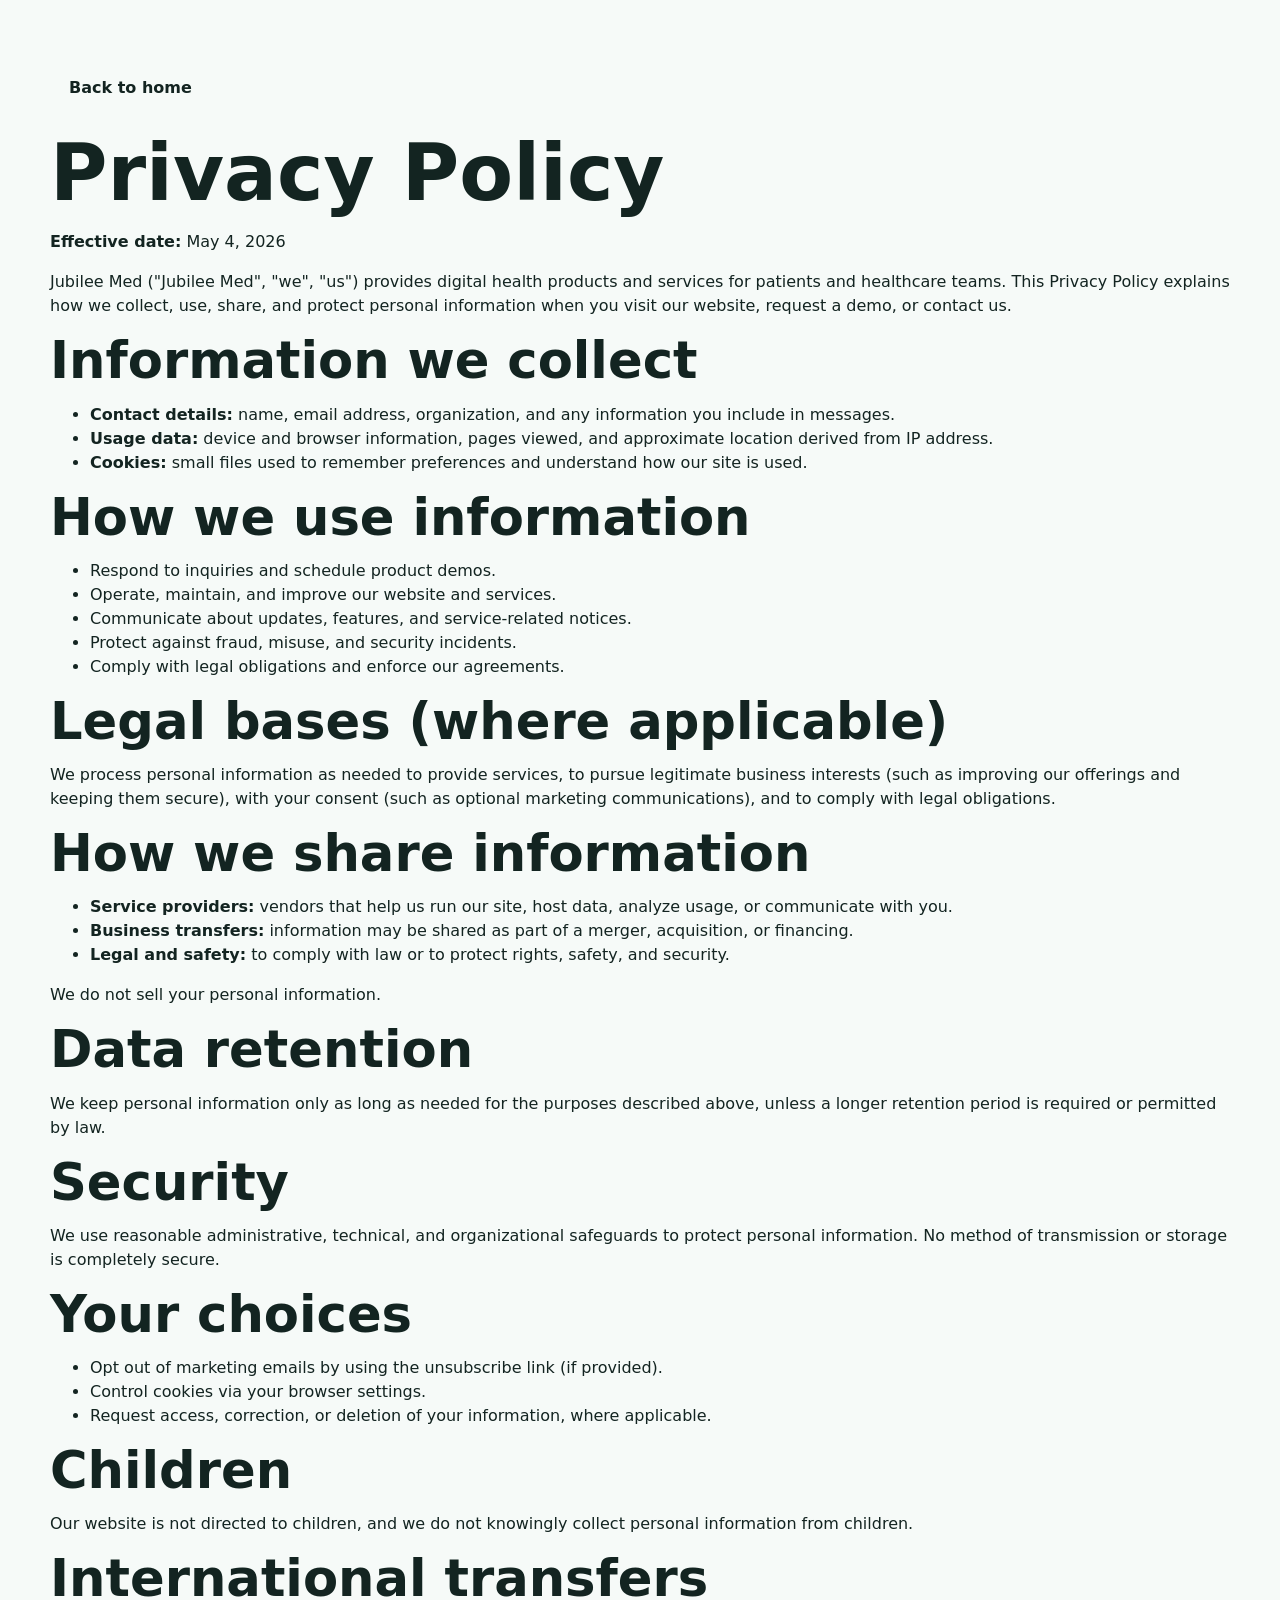
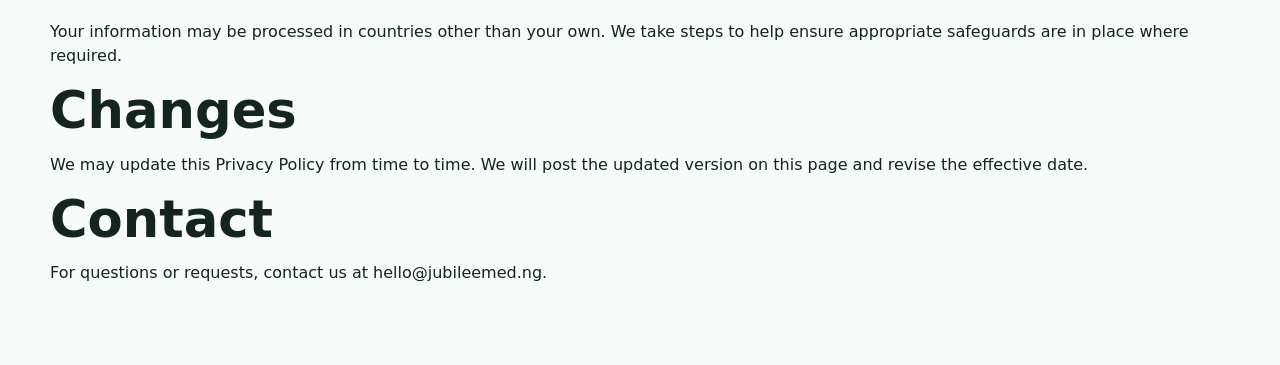
==== privacy-policy.html @ aa479e94 "Initial commit" ====
<!doctype html>
<html lang="en">
  <head>
    <meta charset="UTF-8" />
    <meta name="viewport" content="width=device-width, initial-scale=1.0" />
    <title>Privacy Policy | Jubilee Med</title>
    <meta name="description" content="Privacy Policy for Jubilee Med." />
    <link rel="stylesheet" href="styles.css" />
  </head>
  <body>
    <main class="container" style="padding: 64px 0">
      <a class="btn btn-secondary" href="index.html" style="width: fit-content">Back to home</a>
      <h1 style="margin-top: 24px">Privacy Policy</h1>
      <p><strong>Effective date:</strong> May 4, 2026</p>

      <p>
        Jubilee Med ("Jubilee Med", "we", "us") provides digital health products and services for
        patients and healthcare teams. This Privacy Policy explains how we collect, use, share, and
        protect personal information when you visit our website, request a demo, or contact us.
      </p>

      <h2>Information we collect</h2>
      <ul>
        <li>
          <strong>Contact details:</strong> name, email address, organization, and any information
          you include in messages.
        </li>
        <li>
          <strong>Usage data:</strong> device and browser information, pages viewed, and approximate
          location derived from IP address.
        </li>
        <li>
          <strong>Cookies:</strong> small files used to remember preferences and understand how our
          site is used.
        </li>
      </ul>

      <h2>How we use information</h2>
      <ul>
        <li>Respond to inquiries and schedule product demos.</li>
        <li>Operate, maintain, and improve our website and services.</li>
        <li>Communicate about updates, features, and service-related notices.</li>
        <li>Protect against fraud, misuse, and security incidents.</li>
        <li>Comply with legal obligations and enforce our agreements.</li>
      </ul>

      <h2>Legal bases (where applicable)</h2>
      <p>
        We process personal information as needed to provide services, to pursue legitimate business
        interests (such as improving our offerings and keeping them secure), with your consent (such
        as optional marketing communications), and to comply with legal obligations.
      </p>

      <h2>How we share information</h2>
      <ul>
        <li>
          <strong>Service providers:</strong> vendors that help us run our site, host data, analyze
          usage, or communicate with you.
        </li>
        <li>
          <strong>Business transfers:</strong> information may be shared as part of a merger,
          acquisition, or financing.
        </li>
        <li>
          <strong>Legal and safety:</strong> to comply with law or to protect rights, safety, and
          security.
        </li>
      </ul>
      <p>We do not sell your personal information.</p>

      <h2>Data retention</h2>
      <p>
        We keep personal information only as long as needed for the purposes described above, unless
        a longer retention period is required or permitted by law.
      </p>

      <h2>Security</h2>
      <p>
        We use reasonable administrative, technical, and organizational safeguards to protect
        personal information. No method of transmission or storage is completely secure.
      </p>

      <h2>Your choices</h2>
      <ul>
        <li>Opt out of marketing emails by using the unsubscribe link (if provided).</li>
        <li>Control cookies via your browser settings.</li>
        <li>Request access, correction, or deletion of your information, where applicable.</li>
      </ul>

      <h2>Children</h2>
      <p>
        Our website is not directed to children, and we do not knowingly collect personal
        information from children.
      </p>

      <h2>International transfers</h2>
      <p>
        Your information may be processed in countries other than your own. We take steps to help
        ensure appropriate safeguards are in place where required.
      </p>

      <h2>Changes</h2>
      <p>
        We may update this Privacy Policy from time to time. We will post the updated version on
        this page and revise the effective date.
      </p>

      <h2>Contact</h2>
      <p>
        For questions or requests, contact us at
        <a href="mailto:hello@jubileemed.ng">hello@jubileemed.ng</a>.
      </p>
    </main>
  </body>
</html>
---- styles.css ----
:root {
  --ink: #132421;
  --muted: #5c6f6a;
  --bg: #f6faf8;
  --paper: #ffffff;
  --line: #dbe7e2;
  --teal: #0f766e;
  --teal-dark: #0b504b;
  --green: #17633c;
  --mint: #dff4ec;
  --coral: #f26f5b;
  --gold: #f6bd43;
  --blue: #3b82f6;
  --shadow: 0 20px 50px rgba(19, 36, 33, 0.12);
  --radius: 8px;
  --container: 1180px;
  font-family:
    Inter, ui-sans-serif, system-ui, -apple-system, BlinkMacSystemFont, "Segoe UI", sans-serif;
  color: var(--ink);
  background: var(--bg);
}

* {
  box-sizing: border-box;
}

html {
  scroll-behavior: smooth;
}

body {
  margin: 0;
  color: var(--ink);
  background: var(--bg);
  line-height: 1.5;
}

img {
  display: block;
  max-width: 100%;
}

a {
  color: inherit;
  text-decoration: none;
}

button,
input,
select,
textarea {
  font: inherit;
}

button {
  cursor: pointer;
}

svg {
  display: block;
}

.skip-link {
  position: absolute;
  left: 16px;
  top: -60px;
  z-index: 100;
  padding: 10px 14px;
  border-radius: 6px;
  background: var(--ink);
  color: #fff;
  transition: top 0.2s ease;
}

.skip-link:focus {
  top: 16px;
}

.container {
  width: min(100% - 32px, var(--container));
  margin-inline: auto;
}

.site-header {
  position: sticky;
  top: 0;
  z-index: 50;
  background: rgba(255, 255, 255, 0.92);
  border-bottom: 1px solid rgba(219, 231, 226, 0.9);
  backdrop-filter: blur(18px);
}

.launch-strip {
  display: grid;
  grid-template-columns: 1fr auto 1fr;
  align-items: center;
  gap: 16px;
  min-height: 40px;
  padding: 7px 24px;
  background: var(--teal-dark);
  color: #ecfffb;
  font-size: 0.88rem;
}

.launch-strip span {
  justify-self: end;
  color: rgba(236, 255, 251, 0.78);
}

.launch-strip strong {
  justify-self: center;
  min-width: 250px;
  text-align: center;
  font-variant-numeric: tabular-nums;
  letter-spacing: 0;
}

.launch-strip a {
  justify-self: start;
  color: #fff;
  font-weight: 750;
  text-decoration: underline;
  text-underline-offset: 3px;
}

.nav-shell {
  display: flex;
  align-items: center;
  justify-content: space-between;
  width: min(100% - 32px, var(--container));
  min-height: 74px;
  margin-inline: auto;
  gap: 24px;
}

.brand {
  display: inline-flex;
  align-items: center;
  gap: 10px;
  min-width: 165px;
}

.brand img {
  width: 170px;
  height: auto;
}

.nav-links {
  display: flex;
  align-items: center;
  gap: 26px;
  color: var(--muted);
  font-weight: 700;
  font-size: 0.94rem;
}

.nav-links a {
  position: relative;
}

.nav-links a::after {
  position: absolute;
  left: 0;
  right: 0;
  bottom: -8px;
  height: 2px;
  border-radius: 999px;
  background: var(--coral);
  content: "";
  opacity: 0;
  transform: scaleX(0.3);
  transition:
    opacity 0.2s ease,
    transform 0.2s ease;
}

.nav-links a:hover::after,
.nav-links a:focus-visible::after {
  opacity: 1;
  transform: scaleX(1);
}

.menu-toggle,
.icon-button {
  display: none;
  width: 42px;
  height: 42px;
  place-items: center;
  border: 1px solid var(--line);
  border-radius: 8px;
  color: var(--ink);
  background: #fff;
}

.menu-toggle svg,
.icon-button svg,
.btn svg,
.search-box svg {
  width: 20px;
  height: 20px;
  fill: none;
  stroke: currentColor;
  stroke-width: 2;
  stroke-linecap: round;
  stroke-linejoin: round;
}

.btn {
  display: inline-flex;
  align-items: center;
  justify-content: center;
  gap: 10px;
  min-height: 48px;
  padding: 0 18px;
  border: 1px solid transparent;
  border-radius: 8px;
  font-weight: 800;
  line-height: 1;
  transition:
    transform 0.2s ease,
    box-shadow 0.2s ease,
    background 0.2s ease;
}

.btn:hover {
  transform: translateY(-1px);
}

.btn-primary {
  background: var(--coral);
  color: #fff;
  box-shadow: 0 10px 24px rgba(242, 111, 91, 0.26);
}

.btn-primary:hover {
  background: #d95f4e;
}

.btn-light {
  border-color: rgba(255, 255, 255, 0.42);
  background: rgba(255, 255, 255, 0.15);
  color: #fff;
}

.btn-ghost {
  border-color: var(--line);
  background: #fff;
  color: var(--teal-dark);
}

.hero {
  position: relative;
  min-height: calc(100vh - 116px);
  max-height: 780px;
  overflow: hidden;
  color: #fff;
}

.hero-bg,
.hero-bg img,
.hero-overlay {
  position: absolute;
  inset: 0;
}

.hero-bg img {
  width: 100%;
  height: 100%;
  object-fit: cover;
  object-position: center;
}

.hero-overlay {
  background:
    linear-gradient(90deg, rgba(8, 48, 44, 0.9), rgba(8, 48, 44, 0.62) 42%, rgba(8, 48, 44, 0.1) 100%),
    linear-gradient(0deg, rgba(19, 36, 33, 0.28), rgba(19, 36, 33, 0.06));
}

.hero-grid {
  position: relative;
  z-index: 2;
  display: grid;
  grid-template-columns: minmax(0, 1fr) 390px;
  align-items: center;
  gap: 52px;
  min-height: inherit;
  padding: 72px 0 84px;
}

.hero-copy {
  max-width: 700px;
}

.eyebrow {
  margin: 0 0 12px;
  color: var(--coral);
  font-size: 0.78rem;
  font-weight: 850;
  letter-spacing: 0;
  text-transform: uppercase;
}

.hero .eyebrow {
  color: #ffd2c9;
}

h1,
h2,
h3,
p {
  margin-top: 0;
}

h1 {
  max-width: 760px;
  margin-bottom: 20px;
  font-size: clamp(2.45rem, 7vw, 4.9rem);
  line-height: 0.95;
  letter-spacing: 0;
}

h2 {
  margin-bottom: 16px;
  font-size: clamp(2rem, 4vw, 3.25rem);
  line-height: 1.02;
  letter-spacing: 0;
}

h3 {
  margin-bottom: 8px;
  font-size: 1.08rem;
}

.hero-lead {
  max-width: 640px;
  margin-bottom: 28px;
  color: rgba(255, 255, 255, 0.88);
  font-size: 1.16rem;
}

.hero-actions {
  display: flex;
  flex-wrap: wrap;
  gap: 14px;
}

.care-finder {
  align-self: end;
  padding: 22px;
  border: 1px solid rgba(255, 255, 255, 0.28);
  border-radius: 8px;
  background: rgba(255, 255, 255, 0.94);
  box-shadow: var(--shadow);
  color: var(--ink);
}

.finder-head {
  display: flex;
  align-items: center;
  gap: 9px;
  margin-bottom: 18px;
  font-weight: 850;
}

.status-dot {
  width: 10px;
  height: 10px;
  border-radius: 999px;
  background: #2fbd6b;
  box-shadow: 0 0 0 5px rgba(47, 189, 107, 0.14);
}

.care-finder label,
.form-card label,
.form-stack label {
  display: grid;
  gap: 8px;
  color: var(--ink);
  font-size: 0.9rem;
  font-weight: 800;
}

.search-box {
  display: flex;
  align-items: center;
  gap: 10px;
  height: 48px;
  margin: 8px 0 16px;
  padding: 0 13px;
  border: 1px solid var(--line);
  border-radius: 8px;
  background: #fff;
  color: var(--muted);
}

.search-box input,
.form-card input,
.form-card select,
.form-card textarea,
.form-stack input,
.form-stack select {
  width: 100%;
  border: 0;
  outline: 0;
  background: transparent;
  color: var(--ink);
}

.clinic-list {
  display: grid;
  gap: 10px;
}

.clinic-item {
  display: flex;
  align-items: center;
  justify-content: space-between;
  min-height: 72px;
  width: 100%;
  padding: 14px;
  border: 1px solid var(--line);
  border-radius: 8px;
  background: #f9fcfb;
  color: var(--ink);
  text-align: left;
}

.clinic-item:hover,
.clinic-item:focus-visible {
  border-color: var(--teal);
  background: var(--mint);
}

.clinic-item small {
  display: block;
  margin-top: 2px;
  color: var(--muted);
}

.clinic-item b {
  color: var(--green);
  font-size: 0.78rem;
}

.clinic-item.is-hidden {
  display: none;
}

.metric-band {
  border-bottom: 1px solid var(--line);
  background: #fff;
}

.metrics {
  display: grid;
  grid-template-columns: repeat(4, 1fr);
}

.metrics div {
  min-height: 112px;
  padding: 24px 26px;
  border-left: 1px solid var(--line);
}

.metrics div:last-child {
  border-right: 1px solid var(--line);
}

.metrics strong {
  display: block;
  color: var(--teal-dark);
  font-size: 2rem;
  line-height: 1;
}

.metrics span {
  color: var(--muted);
  font-weight: 700;
}

.section {
  padding: 92px 0;
  background: #fff;
}

.section-muted {
  background: var(--bg);
}

.split,
.journey-layout,
.waitlist-layout,
.faq-layout,
.contact-layout,
.app-band-inner {
  display: grid;
  grid-template-columns: minmax(0, 0.9fr) minmax(0, 1.1fr);
  align-items: center;
  gap: 64px;
}

.section-copy {
  max-width: 560px;
}

.section-copy p,
.section-head p,
.waitlist-layout p,
.app-band p {
  color: var(--muted);
  font-size: 1.03rem;
}

.check-list {
  display: grid;
  gap: 12px;
  margin: 28px 0 0;
  padding: 0;
  list-style: none;
}

.check-list li {
  position: relative;
  padding-left: 30px;
  color: var(--ink);
  font-weight: 750;
}

.check-list li::before {
  position: absolute;
  left: 0;
  top: 2px;
  display: grid;
  width: 20px;
  height: 20px;
  place-items: center;
  border-radius: 50%;
  background: var(--mint);
  color: var(--teal-dark);
  content: "";
}

.check-list li::after {
  position: absolute;
  left: 6px;
  top: 9px;
  width: 8px;
  height: 4px;
  border-left: 2px solid var(--teal-dark);
  border-bottom: 2px solid var(--teal-dark);
  content: "";
  transform: rotate(-45deg);
}

.image-panel {
  overflow: hidden;
  border: 1px solid var(--line);
  border-radius: 8px;
  background: #ecf7f2;
  box-shadow: var(--shadow);
}

.section-head {
  max-width: 720px;
  margin-bottom: 34px;
}

.service-grid {
  display: grid;
  grid-template-columns: repeat(3, 1fr);
  gap: 18px;
}

.service-card {
  min-height: 236px;
  padding: 24px;
  border: 1px solid var(--line);
  border-radius: 8px;
  background: #fff;
  box-shadow: 0 14px 34px rgba(19, 36, 33, 0.06);
}

.service-card img {
  width: 48px;
  height: 48px;
  margin-bottom: 22px;
}

.service-card p {
  margin-bottom: 0;
  color: var(--muted);
}

.journey-layout {
  grid-template-columns: minmax(0, 1fr) 430px;
}

.segmented-control {
  display: inline-grid;
  grid-template-columns: repeat(2, 1fr);
  gap: 4px;
  margin: 16px 0 24px;
  padding: 4px;
  border: 1px solid var(--line);
  border-radius: 8px;
  background: #f4faf7;
}

.segmented-control button {
  min-width: 116px;
  min-height: 40px;
  border: 0;
  border-radius: 6px;
  background: transparent;
  color: var(--muted);
  font-weight: 850;
}

.segmented-control button.active {
  background: var(--teal-dark);
  color: #fff;
}

.journey-steps {
  display: grid;
  gap: 14px;
}

.journey-steps.hidden {
  display: none;
}

.journey-steps article {
  display: grid;
  grid-template-columns: 40px 1fr;
  gap: 16px;
  padding: 18px;
  border: 1px solid var(--line);
  border-radius: 8px;
  background: #fff;
}

.journey-steps span {
  display: grid;
  width: 40px;
  height: 40px;
  place-items: center;
  border-radius: 8px;
  background: var(--mint);
  color: var(--teal-dark);
  font-weight: 900;
}

.journey-steps p {
  margin-bottom: 0;
  color: var(--muted);
}

.phone-stage {
  justify-self: center;
  width: min(100%, 390px);
}

.waitlist-layout {
  grid-template-columns: minmax(0, 0.85fr) minmax(340px, 0.7fr);
}

.form-card,
.modal-panel {
  padding: 26px;
  border: 1px solid var(--line);
  border-radius: 8px;
  background: #fff;
  box-shadow: var(--shadow);
}

.form-card {
  display: grid;
  gap: 16px;
}

.form-card input,
.form-card select,
.form-card textarea,
.form-stack input,
.form-stack select {
  min-height: 48px;
  padding: 0 12px;
  border: 1px solid var(--line);
  border-radius: 8px;
  background: #fbfdfc;
}

.form-card textarea {
  min-height: 132px;
  padding: 12px;
  resize: vertical;
}

.form-card input:focus,
.form-card select:focus,
.form-card textarea:focus,
.form-stack input:focus,
.form-stack select:focus {
  border-color: var(--teal);
  box-shadow: 0 0 0 4px rgba(15, 118, 110, 0.12);
}

.faq-layout {
  grid-template-columns: minmax(0, 0.8fr) minmax(0, 1.1fr);
  align-items: start;
}

.faq-list {
  display: grid;
  gap: 12px;
}

.faq-list details {
  border: 1px solid var(--line);
  border-radius: 8px;
  background: #fff;
}

.faq-list summary {
  display: flex;
  align-items: center;
  justify-content: space-between;
  gap: 16px;
  min-height: 64px;
  padding: 0 20px;
  color: var(--ink);
  font-weight: 850;
  cursor: pointer;
}

.faq-list summary::after {
  width: 26px;
  height: 26px;
  border-radius: 50%;
  background: var(--mint);
  color: var(--teal-dark);
  content: "+";
  text-align: center;
  line-height: 26px;
  flex: 0 0 auto;
}

.faq-list details[open] summary::after {
  content: "-";
}

.faq-list p {
  margin: 0;
  padding: 0 20px 20px;
  color: var(--muted);
}

.app-band {
  padding: 54px 0;
  background: var(--teal-dark);
  color: #fff;
}

.app-band-inner {
  grid-template-columns: 1fr auto;
  gap: 24px;
}

.app-band .eyebrow {
  color: #ffd2c9;
}

.app-band h2 {
  margin-bottom: 8px;
}

.app-band p {
  max-width: 700px;
  margin-bottom: 0;
  color: rgba(255, 255, 255, 0.82);
}

.store-buttons {
  display: flex;
  flex-wrap: wrap;
  gap: 10px;
}

.store-buttons a {
  display: grid;
  min-width: 136px;
  min-height: 48px;
  place-items: center;
  border: 1px solid rgba(255, 255, 255, 0.28);
  border-radius: 8px;
  background: rgba(255, 255, 255, 0.1);
  color: #fff;
  font-weight: 850;
}

.contact-layout {
  align-items: start;
}

.contact-lines {
  display: grid;
  gap: 10px;
  margin-top: 26px;
  color: var(--teal-dark);
  font-weight: 800;
}

.footer {
  padding: 34px 0;
  border-top: 1px solid var(--line);
  background: #fff;
}

.footer-inner {
  display: grid;
  grid-template-columns: auto 1fr auto auto;
  align-items: center;
  gap: 24px;
  color: var(--muted);
}

.footer-brand img {
  width: 152px;
}

.footer-links {
  display: flex;
  gap: 16px;
  justify-content: flex-end;
  flex-wrap: wrap;
}

.footer-links a {
  color: inherit;
  text-decoration: none;
  font-weight: 700;
}

.footer-links a:hover {
  color: var(--text);
  text-decoration: underline;
}

.footer p,
.footer small {
  margin: 0;
}

.modal {
  position: fixed;
  inset: 0;
  z-index: 100;
  display: grid;
  place-items: center;
  padding: 20px;
}

.modal[hidden] {
  display: none;
}

.modal-backdrop {
  position: absolute;
  inset: 0;
  background: rgba(10, 29, 26, 0.62);
  backdrop-filter: blur(5px);
}

.modal-panel {
  position: relative;
  width: min(100%, 480px);
}

.modal-panel .icon-button {
  position: absolute;
  top: 14px;
  right: 14px;
  display: grid;
}

.modal-panel h2 {
  max-width: 340px;
  font-size: 2rem;
}

.form-stack {
  display: grid;
  gap: 15px;
}

.toast {
  position: fixed;
  right: 20px;
  bottom: 20px;
  z-index: 110;
  width: min(360px, calc(100vw - 40px));
  padding: 14px 16px;
  border-radius: 8px;
  background: var(--ink);
  color: #fff;
  box-shadow: var(--shadow);
  font-weight: 750;
}

.toast[hidden] {
  display: none;
}

@media (max-width: 980px) {
  .launch-strip {
    grid-template-columns: 1fr;
    justify-items: center;
    gap: 4px;
    padding: 8px 16px;
    text-align: center;
  }

  .launch-strip span,
  .launch-strip a {
    justify-self: center;
  }

  .launch-strip strong {
    min-width: 0;
  }

  .menu-toggle {
    display: grid;
  }

  .nav-shell {
    position: relative;
  }

  .nav-links {
    position: absolute;
    left: 0;
    right: 0;
    top: calc(100% + 1px);
    display: none;
    flex-direction: column;
    align-items: stretch;
    gap: 0;
    padding: 12px;
    border: 1px solid var(--line);
    border-radius: 8px;
    background: #fff;
    box-shadow: var(--shadow);
  }

  .nav-links.is-open {
    display: flex;
  }

  .nav-links a,
  .nav-links button {
    width: 100%;
    justify-content: flex-start;
    padding: 14px;
  }

  .nav-links a::after {
    display: none;
  }

  .hero {
    min-height: auto;
    max-height: none;
  }

  .hero-grid,
  .split,
  .journey-layout,
  .waitlist-layout,
  .faq-layout,
  .contact-layout {
    grid-template-columns: 1fr;
  }

  .hero-grid {
    gap: 36px;
    padding: 60px 0;
  }

  .care-finder {
    align-self: auto;
    max-width: 520px;
  }

  .metrics,
  .service-grid {
    grid-template-columns: repeat(2, 1fr);
  }

  .app-band-inner,
  .footer-inner {
    grid-template-columns: 1fr;
  }

  .phone-stage {
    justify-self: start;
  }
}

@media (max-width: 640px) {
  .container {
    width: min(100% - 24px, var(--container));
  }

  .nav-shell {
    min-height: 66px;
  }

  .brand img {
    width: 150px;
  }

  .hero-overlay {
    background:
      linear-gradient(90deg, rgba(8, 48, 44, 0.93), rgba(8, 48, 44, 0.72)),
      linear-gradient(0deg, rgba(19, 36, 33, 0.28), rgba(19, 36, 33, 0.06));
  }

  .hero-grid {
    padding: 42px 0 34px;
  }

  h1 {
    font-size: 2.5rem;
  }

  h2 {
    font-size: 2rem;
  }

  .hero-lead {
    font-size: 1.03rem;
  }

  .btn {
    width: 100%;
  }

  .care-finder,
  .form-card,
  .modal-panel {
    padding: 18px;
  }

  .metrics,
  .service-grid {
    grid-template-columns: 1fr;
  }

  .metrics div,
  .metrics div:last-child {
    min-height: 90px;
    border-right: 1px solid var(--line);
  }

  .section {
    padding: 64px 0;
  }

  .journey-steps article {
    grid-template-columns: 34px 1fr;
    padding: 14px;
  }

  .journey-steps span {
    width: 34px;
    height: 34px;
  }

  .store-buttons a {
    width: 100%;
  }
}
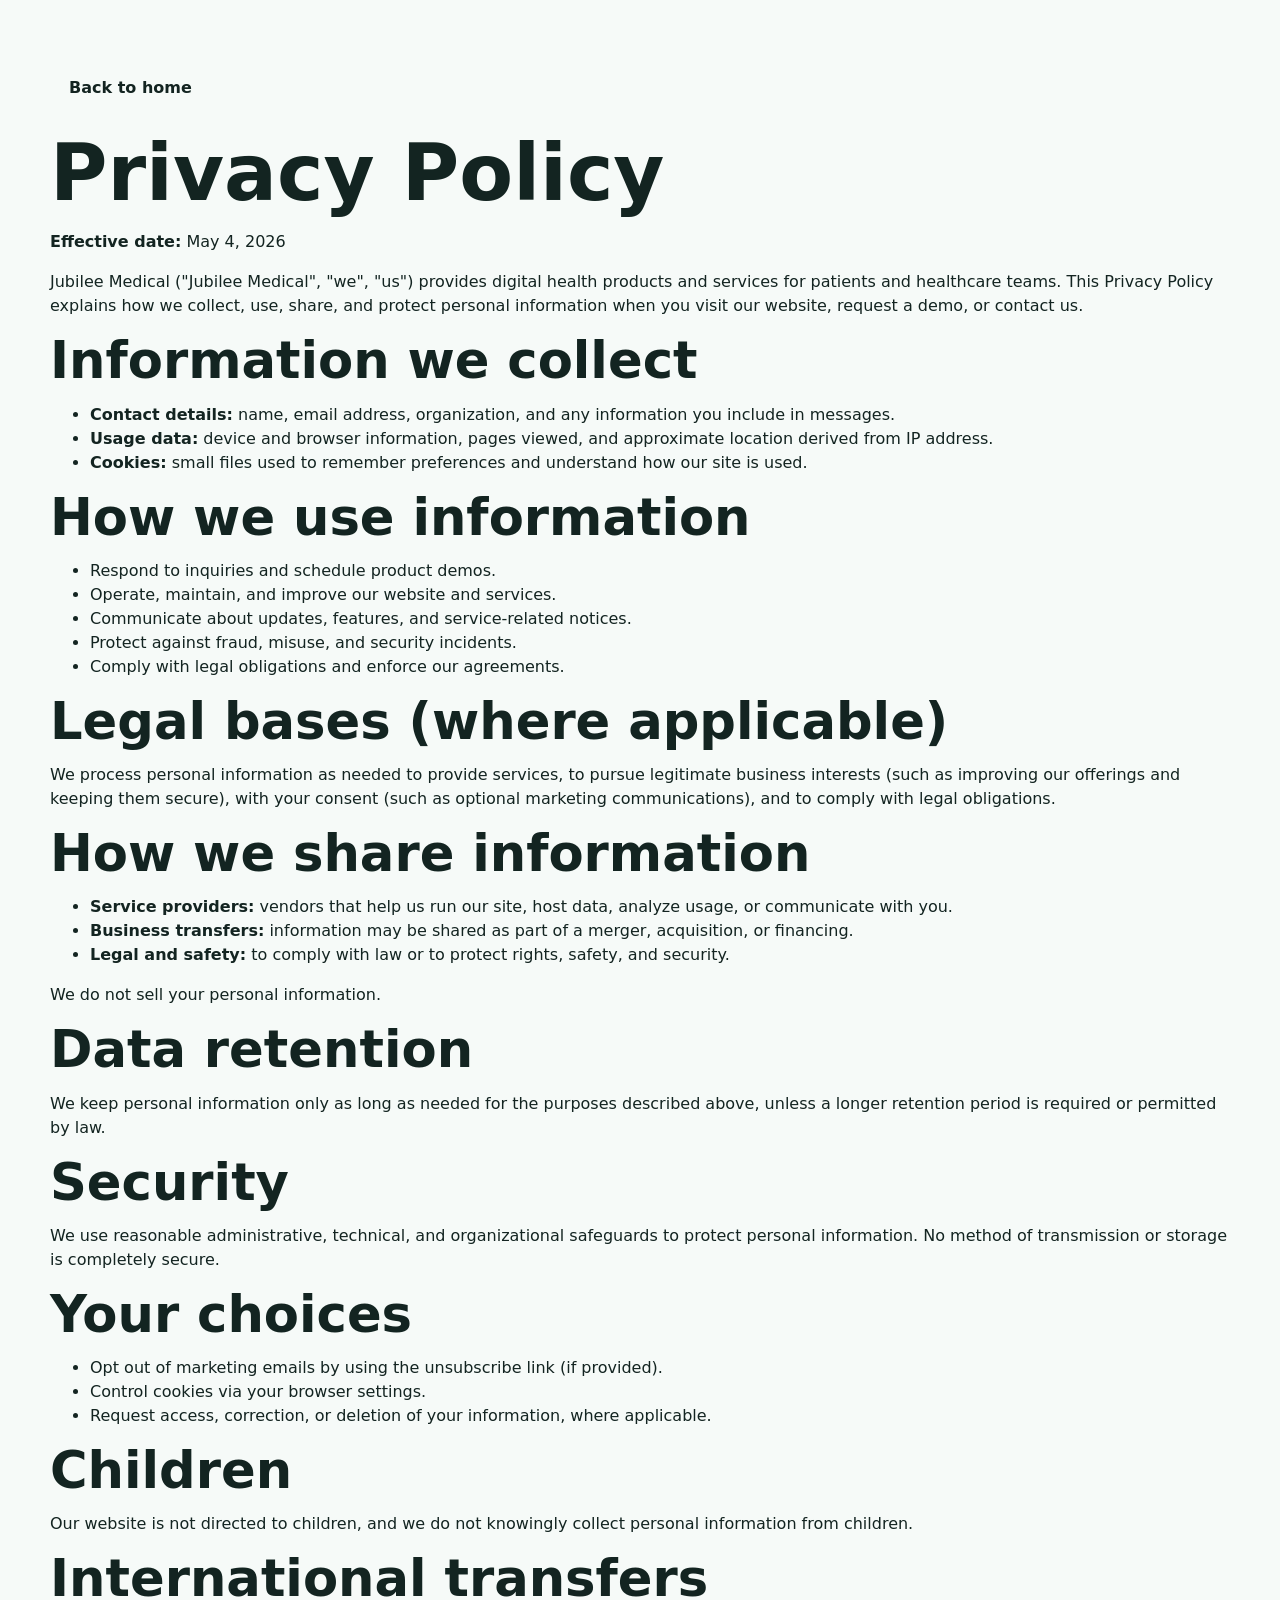
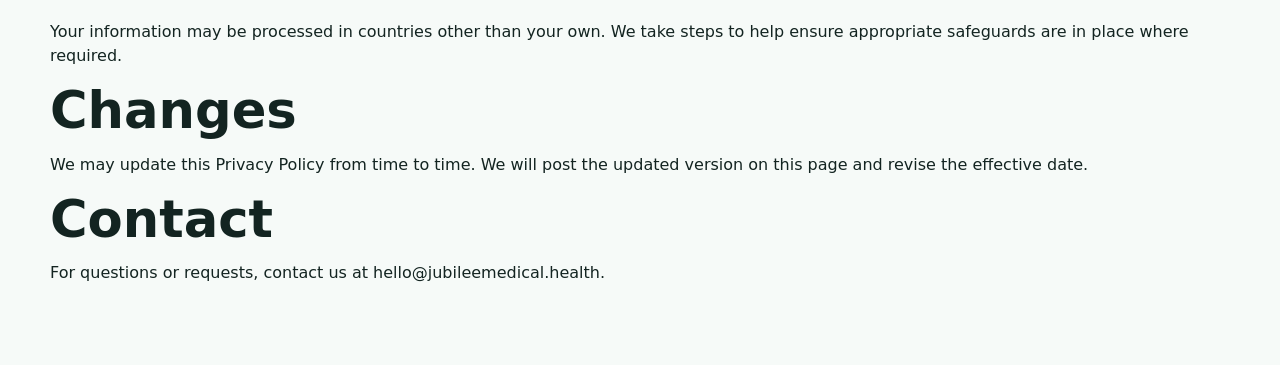
==== commit e8067115: "Update email domain and rename to Jubilee Medical" ====
--- a/privacy-policy.html
+++ b/privacy-policy.html
@@ -3,8 +3,8 @@
   <head>
     <meta charset="UTF-8" />
     <meta name="viewport" content="width=device-width, initial-scale=1.0" />
-    <title>Privacy Policy | Jubilee Med</title>
-    <meta name="description" content="Privacy Policy for Jubilee Med." />
+    <title>Privacy Policy | Jubilee Medical</title>
+    <meta name="description" content="Privacy Policy for Jubilee Medical." />
     <link rel="stylesheet" href="styles.css" />
   </head>
   <body>
@@ -14,7 +14,7 @@
       <p><strong>Effective date:</strong> May 4, 2026</p>
 
       <p>
-        Jubilee Med ("Jubilee Med", "we", "us") provides digital health products and services for
+        Jubilee Medical ("Jubilee Medical", "we", "us") provides digital health products and services for
         patients and healthcare teams. This Privacy Policy explains how we collect, use, share, and
         protect personal information when you visit our website, request a demo, or contact us.
       </p>
@@ -108,7 +108,7 @@
       <h2>Contact</h2>
       <p>
         For questions or requests, contact us at
-        <a href="mailto:hello@jubileemed.ng">hello@jubileemed.ng</a>.
+        <a href="mailto:hello@jubileemedical.health">hello@jubileemedical.health</a>.
       </p>
     </main>
   </body>
